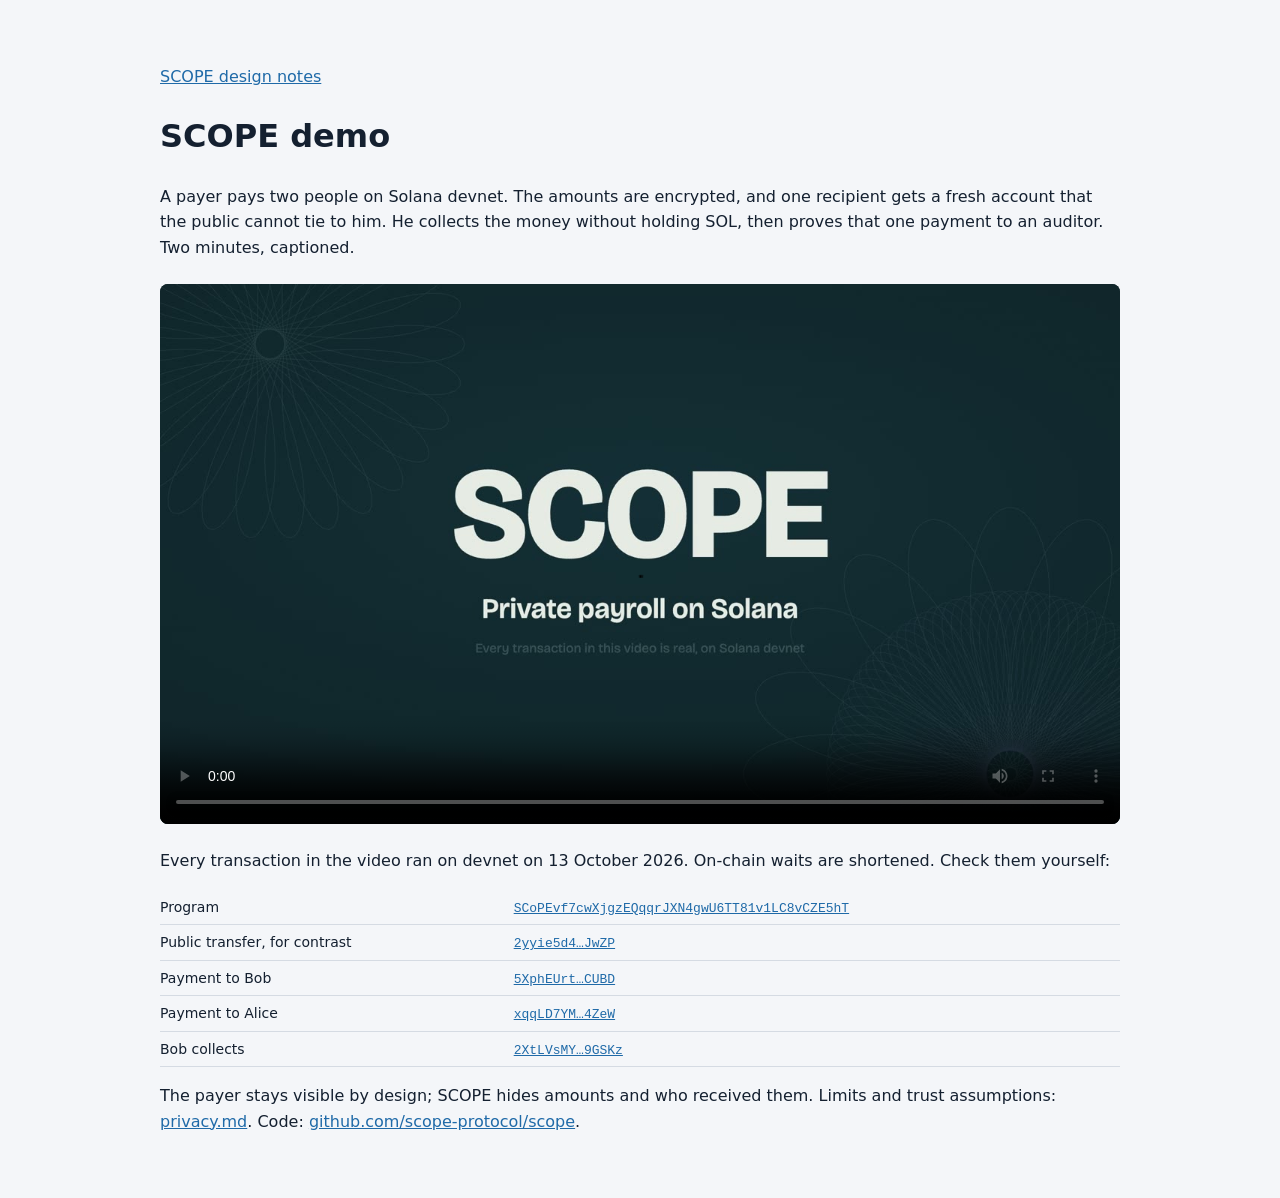
==== demo/index.html @ 24d9a4f0 "Add the devnet demo video page" ====
<!doctype html>
<html lang="en">
<head>
<meta charset="utf-8">
<meta name="viewport" content="width=device-width, initial-scale=1">
<title>SCOPE demo</title>
<meta property="og:title" content="SCOPE demo">
<meta property="og:description" content="Private payroll on Solana, run on devnet in two minutes.">
<meta property="og:image" content="https://scope-protocol.github.io/demo/poster.jpg">
<meta property="og:video" content="https://scope-protocol.github.io/demo/scope-demo.mp4">
<style>body{margin:0;padding:48px 20px;font:16px/1.6 system-ui,sans-serif;background:#f4f6f9;color:#142030}main{max-width:960px;margin:0 auto}a{color:#1f6aa8}video{display:block;width:100%;height:auto;border-radius:8px;background:#0f2428;margin:24px 0}table{border-collapse:collapse;width:100%;font-size:14px}td{padding:6px 10px 6px 0;border-bottom:1px solid #d5dbe3;vertical-align:top}td:first-child{white-space:nowrap}code{font:13px ui-monospace,monospace;word-break:break-all}.wrap{overflow-x:auto}@media (prefers-color-scheme:dark){body{background:#0e141c;color:#e2e8f0}a{color:#6fb2ec}td{border-color:#273242}}</style>
</head>
<body>
<main>
<p><a href="../">SCOPE design notes</a></p>
<h1>SCOPE demo</h1>
<p>A payer pays two people on Solana devnet. The amounts are encrypted, and one recipient gets a fresh account that the public cannot tie to him. He collects the money without holding SOL, then proves that one payment to an auditor. Two minutes, captioned.</p>
<video controls preload="metadata" playsinline poster="poster.jpg">
<source src="scope-demo.mp4" type="video/mp4">
<a href="scope-demo.mp4">Download the video</a>
</video>
<p>Every transaction in the video ran on devnet on 13 October 2026. On-chain waits are shortened. Check them yourself:</p>
<div class="wrap"><table>
<tr><td>Program</td><td><a href="https://explorer.solana.com/address/SCoPEvf7cwXjgzEQqqrJXN4gwU6TT81v1LC8vCZE5hT?cluster=devnet"><code>SCoPEvf7cwXjgzEQqqrJXN4gwU6TT81v1LC8vCZE5hT</code></a></td></tr>
<tr><td>Public transfer, for contrast</td><td><a href="https://explorer.solana.com/tx/2yyie5d4QZ94tTACfnY13VmgAJRi3oFReCNoMTXgcmgZsG1ckd3EUqWK3BkDZ4QAeY3xx2hXLeTbZVcafESiJwZP?cluster=devnet"><code>2yyie5d4…JwZP</code></a></td></tr>
<tr><td>Payment to Bob</td><td><a href="https://explorer.solana.com/tx/5XphEUrtpNUAbrEubbu7mXLWXNxYpWjFNoMAq3YvxiF9xmq5xCvG5w4iaksE3wTgCpwJmmwjcy935TihLPmkCUBD?cluster=devnet"><code>5XphEUrt…CUBD</code></a></td></tr>
<tr><td>Payment to Alice</td><td><a href="https://explorer.solana.com/tx/xqqLD7YMzUiFfHGDbBiaeuBbUDt8Dix83hecD4WRRFE7UQChPMKyMQK5rg28zGdQTaKgccvi2CyMEfe5KnY4ZeW?cluster=devnet"><code>xqqLD7YM…4ZeW</code></a></td></tr>
<tr><td>Bob collects</td><td><a href="https://explorer.solana.com/tx/2XtLVsMYSC6ikrZ8dYW9SMYae3ZXBSDAK8tvHXki2iaR6qB8YxpphaBZuxpczG3J3GNJczdPVTQyg9LtFne9GSKz?cluster=devnet"><code>2XtLVsMY…9GSKz</code></a></td></tr>
</table></div>
<p>The payer stays visible by design; SCOPE hides amounts and who received them. Limits and trust assumptions: <a href="https://github.com/scope-protocol/scope/blob/main/docs/privacy.md">privacy.md</a>. Code: <a href="https://github.com/scope-protocol/scope">github.com/scope-protocol/scope</a>.</p>
</main>
</body>
</html>
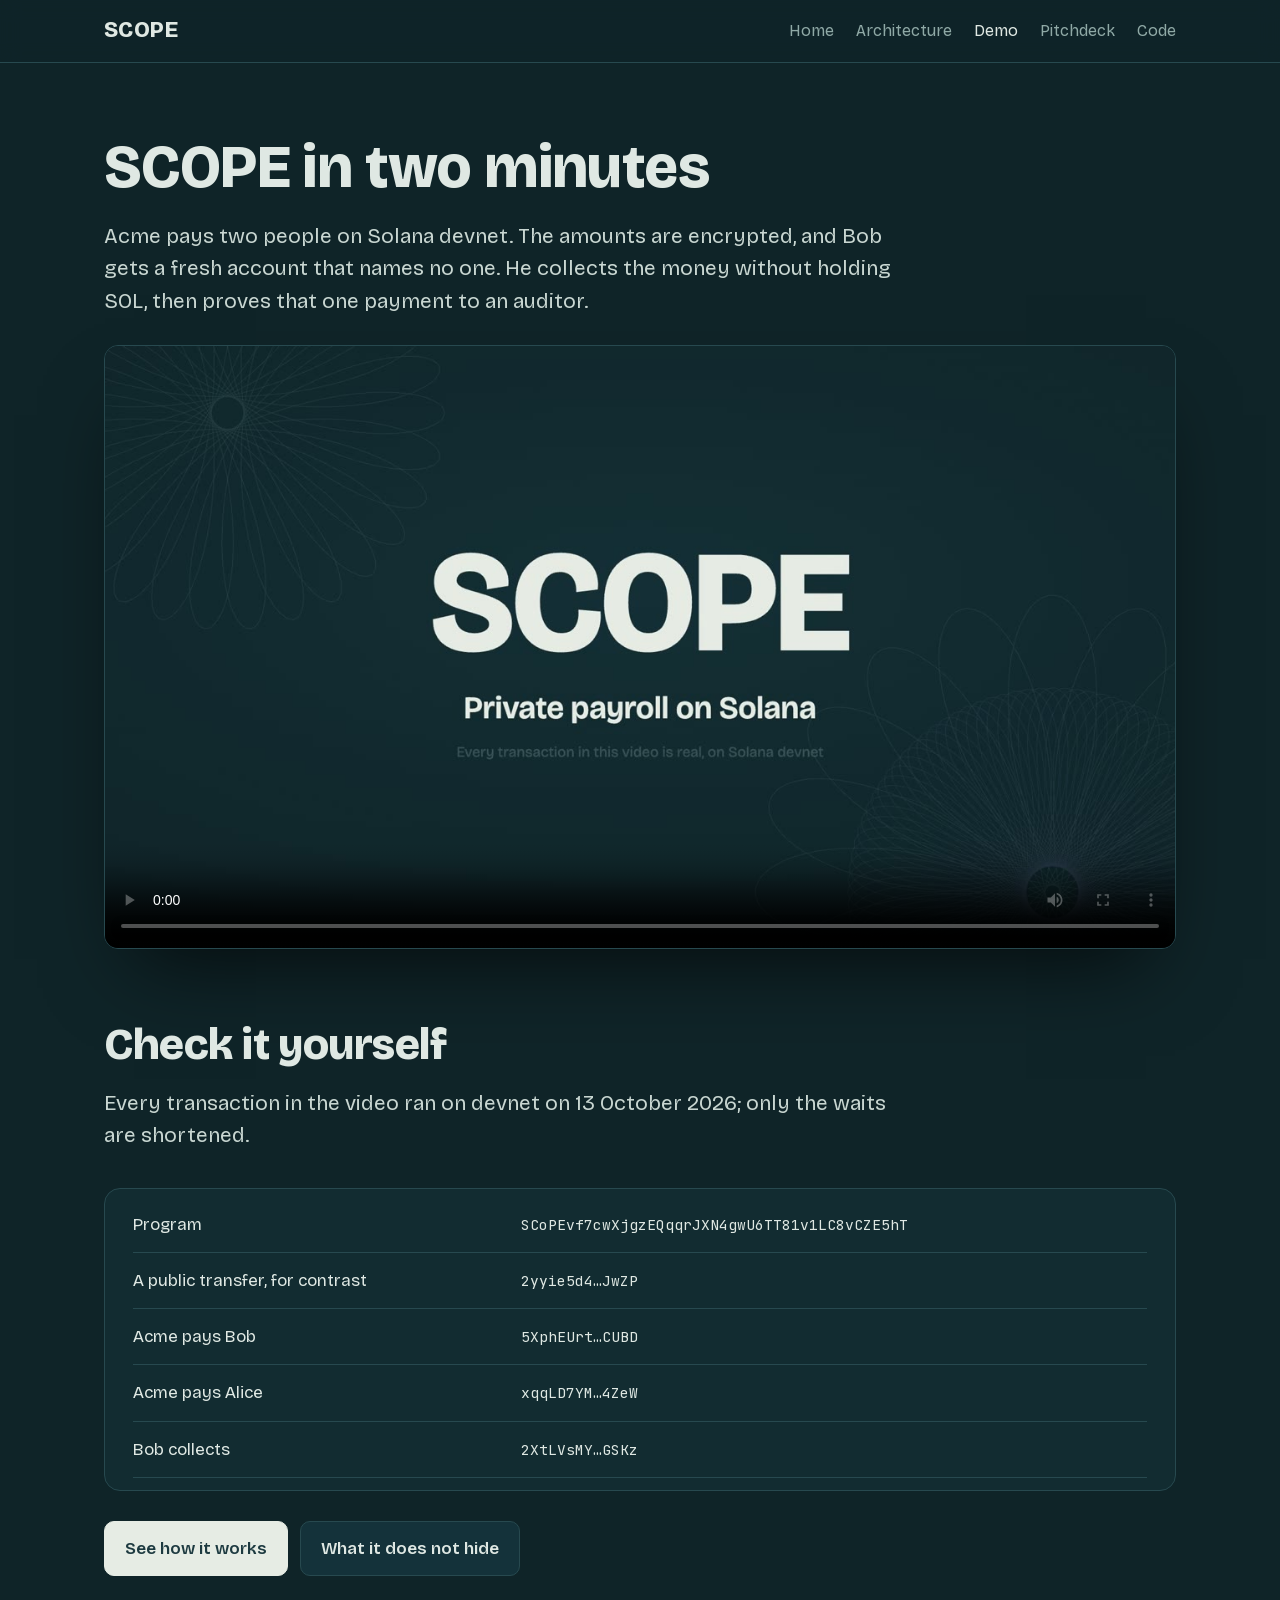
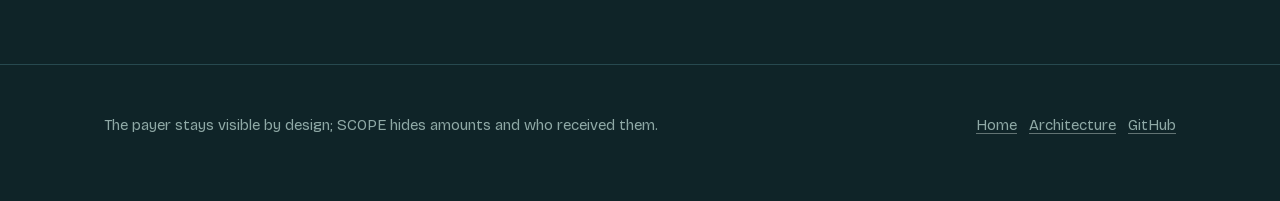
==== commit 02ab176b: "feat: add SCOPE pitchdeck - Add the Turbin3 pitchdeck PDF for direct viewing. - Preserve the existin" ====
--- a/demo/index.html
+++ b/demo/index.html
@@ -2,32 +2,74 @@
 <html lang="en">
 <head>
 <meta charset="utf-8">
-<meta name="viewport" content="width=device-width, initial-scale=1">
+<meta name="viewport" content="width=device-width, initial-scale=1, viewport-fit=cover">
 <title>SCOPE demo</title>
+<meta name="description" content="Private payroll on Solana, run on devnet in two minutes.">
 <meta property="og:title" content="SCOPE demo">
 <meta property="og:description" content="Private payroll on Solana, run on devnet in two minutes.">
 <meta property="og:image" content="https://scope-protocol.github.io/demo/poster.jpg">
 <meta property="og:video" content="https://scope-protocol.github.io/demo/scope-demo.mp4">
-<style>body{margin:0;padding:48px 20px;font:16px/1.6 system-ui,sans-serif;background:#f4f6f9;color:#142030}main{max-width:960px;margin:0 auto}a{color:#1f6aa8}video{display:block;width:100%;height:auto;border-radius:8px;background:#0f2428;margin:24px 0}table{border-collapse:collapse;width:100%;font-size:14px}td{padding:6px 10px 6px 0;border-bottom:1px solid #d5dbe3;vertical-align:top}td:first-child{white-space:nowrap}code{font:13px ui-monospace,monospace;word-break:break-all}.wrap{overflow-x:auto}@media (prefers-color-scheme:dark){body{background:#0e141c;color:#e2e8f0}a{color:#6fb2ec}td{border-color:#273242}}</style>
+<link rel="stylesheet" href="../assets/site.css">
+<style>
+.intro { padding-block: 72px 24px; }
+.intro h1 { font-size: clamp(38px, 5vw, 60px); }
+.intro .lead { margin-top: 20px; }
+video { display: block; width: 100%; height: auto; border-radius: 14px; border: 1px solid var(--line); background: #0f2428; margin-top: 28px; box-shadow: 0 40px 80px -30px rgba(0,0,0,.7); }
+table.spec td a { text-decoration: none; }
+table.spec td code { word-break: break-all; }
+</style>
 </head>
 <body>
+<header class="top">
+  <div class="wrap">
+    <a class="brand" href="../">SCOPE</a>
+    <nav>
+      <a href="../">Home</a>
+      <a href="../architecture.html">Architecture</a>
+      <a href="./" aria-current="page">Demo</a>
+      <a href="../pitchdeck/SCOPE-Turbin3-Pitchdeck-v2.pdf">Pitchdeck</a>
+      <a class="wide" href="https://github.com/scope-protocol/scope">Code</a>
+    </nav>
+  </div>
+</header>
+
 <main>
-<p><a href="../">SCOPE design notes</a></p>
-<h1>SCOPE demo</h1>
-<p>A payer pays two people on Solana devnet. The amounts are encrypted, and one recipient gets a fresh account that the public cannot tie to him. He collects the money without holding SOL, then proves that one payment to an auditor. Two minutes, captioned.</p>
-<video controls preload="metadata" playsinline poster="poster.jpg">
-<source src="scope-demo.mp4" type="video/mp4">
-<a href="scope-demo.mp4">Download the video</a>
-</video>
-<p>Every transaction in the video ran on devnet on 13 October 2026. On-chain waits are shortened. Check them yourself:</p>
-<div class="wrap"><table>
-<tr><td>Program</td><td><a href="https://explorer.solana.com/address/SCoPEvf7cwXjgzEQqqrJXN4gwU6TT81v1LC8vCZE5hT?cluster=devnet"><code>SCoPEvf7cwXjgzEQqqrJXN4gwU6TT81v1LC8vCZE5hT</code></a></td></tr>
-<tr><td>Public transfer, for contrast</td><td><a href="https://explorer.solana.com/tx/2yyie5d4QZ94tTACfnY13VmgAJRi3oFReCNoMTXgcmgZsG1ckd3EUqWK3BkDZ4QAeY3xx2hXLeTbZVcafESiJwZP?cluster=devnet"><code>2yyie5d4…JwZP</code></a></td></tr>
-<tr><td>Payment to Bob</td><td><a href="https://explorer.solana.com/tx/5XphEUrtpNUAbrEubbu7mXLWXNxYpWjFNoMAq3YvxiF9xmq5xCvG5w4iaksE3wTgCpwJmmwjcy935TihLPmkCUBD?cluster=devnet"><code>5XphEUrt…CUBD</code></a></td></tr>
-<tr><td>Payment to Alice</td><td><a href="https://explorer.solana.com/tx/xqqLD7YMzUiFfHGDbBiaeuBbUDt8Dix83hecD4WRRFE7UQChPMKyMQK5rg28zGdQTaKgccvi2CyMEfe5KnY4ZeW?cluster=devnet"><code>xqqLD7YM…4ZeW</code></a></td></tr>
-<tr><td>Bob collects</td><td><a href="https://explorer.solana.com/tx/2XtLVsMYSC6ikrZ8dYW9SMYae3ZXBSDAK8tvHXki2iaR6qB8YxpphaBZuxpczG3J3GNJczdPVTQyg9LtFne9GSKz?cluster=devnet"><code>2XtLVsMY…9GSKz</code></a></td></tr>
-</table></div>
-<p>The payer stays visible by design; SCOPE hides amounts and who received them. Limits and trust assumptions: <a href="https://github.com/scope-protocol/scope/blob/main/docs/privacy.md">privacy.md</a>. Code: <a href="https://github.com/scope-protocol/scope">github.com/scope-protocol/scope</a>.</p>
+<div class="intro">
+  <div class="wrap">
+    <h1>SCOPE in two minutes</h1>
+    <p class="lead">Acme pays two people on Solana devnet. The amounts are encrypted, and Bob gets a fresh account that names no one. He collects the money without holding SOL, then proves that one payment to an auditor.</p>
+    <video controls preload="metadata" playsinline poster="poster.jpg">
+      <source src="scope-demo.mp4" type="video/mp4">
+      <a href="scope-demo.mp4">Download the video</a>
+    </video>
+  </div>
+</div>
+
+<section class="block" style="border-top:0;padding-top:48px">
+  <div class="wrap">
+    <h2>Check it yourself</h2>
+    <p class="lead">Every transaction in the video ran on devnet on 13 October 2026; only the waits are shortened.</p>
+    <div class="fig scroll" style="padding:8px 28px 12px">
+      <table class="spec">
+        <tbody>
+          <tr><td>Program</td><td><a href="https://explorer.solana.com/address/SCoPEvf7cwXjgzEQqqrJXN4gwU6TT81v1LC8vCZE5hT?cluster=devnet"><code>SCoPEvf7cwXjgzEQqqrJXN4gwU6TT81v1LC8vCZE5hT</code></a></td></tr>
+          <tr><td>A public transfer, for contrast</td><td><a href="https://explorer.solana.com/tx/2yyie5d4QZ94tTACfnY13VmgAJRi3oFReCNoMTXgcmgZsG1ckd3EUqWK3BkDZ4QAeY3xx2hXLeTbZVcafESiJwZP?cluster=devnet"><code>2yyie5d4…JwZP</code></a></td></tr>
+          <tr><td>Acme pays Bob</td><td><a href="https://explorer.solana.com/tx/5XphEUrtpNUAbrEubbu7mXLWXNxYpWjFNoMAq3YvxiF9xmq5xCvG5w4iaksE3wTgCpwJmmwjcy935TihLPmkCUBD?cluster=devnet"><code>5XphEUrt…CUBD</code></a></td></tr>
+          <tr><td>Acme pays Alice</td><td><a href="https://explorer.solana.com/tx/xqqLD7YMzUiFfHGDbBiaeuBbUDt8Dix83hecD4WRRFE7UQChPMKyMQK5rg28zGdQTaKgccvi2CyMEfe5KnY4ZeW?cluster=devnet"><code>xqqLD7YM…4ZeW</code></a></td></tr>
+          <tr><td>Bob collects</td><td><a href="https://explorer.solana.com/tx/2XtLVsMYSC6ikrZ8dYW9SMYae3ZXBSDAK8tvHXki2iaR6qB8YxpphaBZuxpczG3J3GNJczdPVTQyg9LtFne9GSKz?cluster=devnet"><code>2XtLVsMY…GSKz</code></a></td></tr>
+        </tbody>
+      </table>
+    </div>
+    <div class="actions"><a class="btn primary" href="../architecture.html">See how it works</a><a class="btn" href="https://github.com/scope-protocol/scope/blob/main/docs/privacy.md">What it does not hide</a></div>
+  </div>
+</section>
 </main>
+
+<footer class="site">
+  <div class="wrap">
+    <span>The payer stays visible by design; SCOPE hides amounts and who received them.</span>
+    <span><a href="../">Home</a> &nbsp; <a href="../architecture.html">Architecture</a> &nbsp; <a href="https://github.com/scope-protocol/scope">GitHub</a></span>
+  </div>
+</footer>
 </body>
 </html>
--- a/assets/site.css
+++ b/assets/site.css
@@ -0,0 +1,104 @@
+@import url(fonts.css);
+
+:root {
+  color-scheme: dark;
+  --ink: #0f2428;
+  --ink-2: #122c31;
+  --panel: #14323a;
+  --panel-2: #183a42;
+  --line: #27494f;
+  --text: #dfe8e3;
+  --paper: #e6ece4;
+  --paper-ink: #1d3a40;
+  --muted: #8fa9a6;
+  --foil: #9b87ff;
+  --foil-ink: #d6ceff;
+  --expose: #ff7a4f;
+  --gold: #e3b44c;
+  --mint: #8fe0b4;
+  --sans: 'Bricolage Grotesque', system-ui, sans-serif;
+  --mono: 'JetBrains Mono', ui-monospace, SFMono-Regular, Menlo, monospace;
+  --wrap: 1120px;
+}
+
+* { box-sizing: border-box; }
+html { scroll-behavior: smooth; scroll-padding-top: 80px; }
+@media (prefers-reduced-motion: reduce) { html { scroll-behavior: auto; } *, *::before, *::after { transition: none !important; animation: none !important; } }
+body { margin: 0; background: var(--ink); color: var(--text); font: 400 18px/1.6 var(--sans); -webkit-font-smoothing: antialiased; }
+img, svg { max-width: 100%; }
+img { height: auto; }
+a { color: var(--text); text-decoration-color: color-mix(in srgb, var(--text) 40%, transparent); text-underline-offset: 3px; }
+a:hover { text-decoration-color: currentColor; }
+:focus-visible { outline: 3px solid var(--gold); outline-offset: 3px; border-radius: 4px; }
+code, .mono { font-family: var(--mono); font-size: .86em; }
+p { margin: 0 0 1em; }
+h1, h2, h3 { font-weight: 800; line-height: 1.08; letter-spacing: -.01em; margin: 0; }
+h2 { font-size: clamp(30px, 4vw, 44px); }
+h3 { font-size: 22px; line-height: 1.25; }
+
+.wrap { max-width: var(--wrap); margin: 0 auto; padding-inline: 24px; }
+.lead { font-size: 21px; line-height: 1.55; color: #c8d6d1; max-width: 62ch; }
+.muted { color: var(--muted); }
+.small { font-size: 15px; }
+
+/* header */
+.top { position: sticky; top: 0; z-index: 20; background: color-mix(in srgb, var(--ink) 88%, transparent); backdrop-filter: blur(10px); border-bottom: 1px solid var(--line); padding-top: env(safe-area-inset-top, 0px); }
+.top .wrap { display: flex; align-items: center; gap: 28px; height: 62px; }
+.brand { font-weight: 800; font-size: 22px; letter-spacing: .02em; text-decoration: none; }
+.top nav { display: flex; gap: 22px; margin-left: auto; font-size: 16px; flex-wrap: wrap; }
+.top nav a { text-decoration: none; color: var(--muted); }
+.top nav a:hover, .top nav a[aria-current="page"] { color: var(--text); }
+@media (max-width: 560px) { .top .wrap { gap: 14px; } .top nav { gap: 14px; font-size: 15px; } .top nav .wide { display: none; } }
+
+/* sections */
+section.block { padding-block: 88px; border-top: 1px solid var(--line); }
+section.block > .wrap > h2 + .lead { margin-top: 18px; }
+.eyebrowless { margin-top: 0; }
+
+/* buttons */
+.actions { display: flex; flex-wrap: wrap; gap: 12px; margin-top: 30px; }
+.btn { display: inline-flex; align-items: center; gap: 10px; padding: 13px 20px; border-radius: 10px; border: 1px solid var(--line); text-decoration: none; font-weight: 600; font-size: 17px; background: var(--panel); }
+.btn.primary { background: var(--paper); color: var(--paper-ink); border-color: var(--paper); }
+.btn:hover { border-color: var(--muted); }
+
+/* panels and figures */
+.fig { background: var(--ink-2); border: 1px solid var(--line); border-radius: 16px; padding: 28px; margin-top: 36px; }
+.fig figcaption, .caption { color: var(--muted); font-size: 15px; margin-top: 18px; line-height: 1.5; }
+.scroll { overflow-x: auto; -webkit-overflow-scrolling: touch; }
+.scroll > svg { min-width: 760px; display: block; }
+
+/* semantic chips */
+.chip { display: inline-block; font: 600 13px/1 var(--mono); padding: 6px 9px; border-radius: 6px; white-space: nowrap; }
+.c-enc { background: color-mix(in srgb, var(--foil) 22%, transparent); color: var(--foil-ink); }
+.c-pub { background: color-mix(in srgb, var(--expose) 20%, transparent); color: #ffc3ad; }
+.c-pay { background: color-mix(in srgb, var(--gold) 22%, transparent); color: #f5d68d; }
+.c-rec { background: color-mix(in srgb, var(--mint) 20%, transparent); color: #c5f1d8; }
+.c-sys { background: #24414a; color: #b8cbc8; }
+.legend { display: flex; flex-wrap: wrap; gap: 10px 20px; font-size: 15px; color: var(--muted); margin-top: 18px; }
+.legend span { display: inline-flex; align-items: center; gap: 8px; }
+.legend i { width: 14px; height: 14px; border-radius: 4px; display: inline-block; }
+
+/* grid helpers */
+.cols { display: grid; gap: 22px; grid-template-columns: repeat(auto-fit, minmax(240px, 1fr)); margin-top: 36px; }
+.card { background: var(--ink-2); border: 1px solid var(--line); border-radius: 14px; padding: 24px; }
+.card h3 { margin-bottom: 10px; }
+.card p { color: #c2d1cc; font-size: 17px; margin: 0; }
+
+/* tables */
+table.spec { width: 100%; border-collapse: collapse; font-size: 17px; }
+table.spec th, table.spec td { text-align: left; padding: 14px 16px 14px 0; border-bottom: 1px solid var(--line); vertical-align: top; }
+table.spec th { color: var(--muted); font-weight: 600; font-size: 15px; }
+table.spec td.num { font-family: var(--mono); font-size: 16px; white-space: nowrap; }
+
+/* tabs */
+.tabs { display: flex; flex-wrap: wrap; gap: 8px; }
+.tabs button { font: 600 16px var(--sans); color: var(--muted); background: transparent; border: 1px solid var(--line); border-radius: 999px; padding: 9px 16px; cursor: pointer; }
+.tabs button[aria-selected="true"], .tabs button[aria-pressed="true"] { background: var(--paper); color: var(--paper-ink); border-color: var(--paper); }
+.tabs button:hover { color: var(--text); }
+.tabs button[aria-selected="true"]:hover, .tabs button[aria-pressed="true"]:hover { color: var(--paper-ink); }
+
+/* footer */
+footer.site { border-top: 1px solid var(--line); padding-block: 48px 64px; color: var(--muted); font-size: 15px; }
+footer.site .wrap { display: flex; flex-wrap: wrap; gap: 16px 40px; justify-content: space-between; }
+footer.site a { color: var(--muted); }
+@media (max-width: 760px) { .fig:has(.scroll > svg, .scroll > .states, .scroll > .bytes)::before { content: "Swipe sideways to see the whole picture"; display: block; font-size: 13px; color: var(--muted); margin-bottom: 10px; } }
